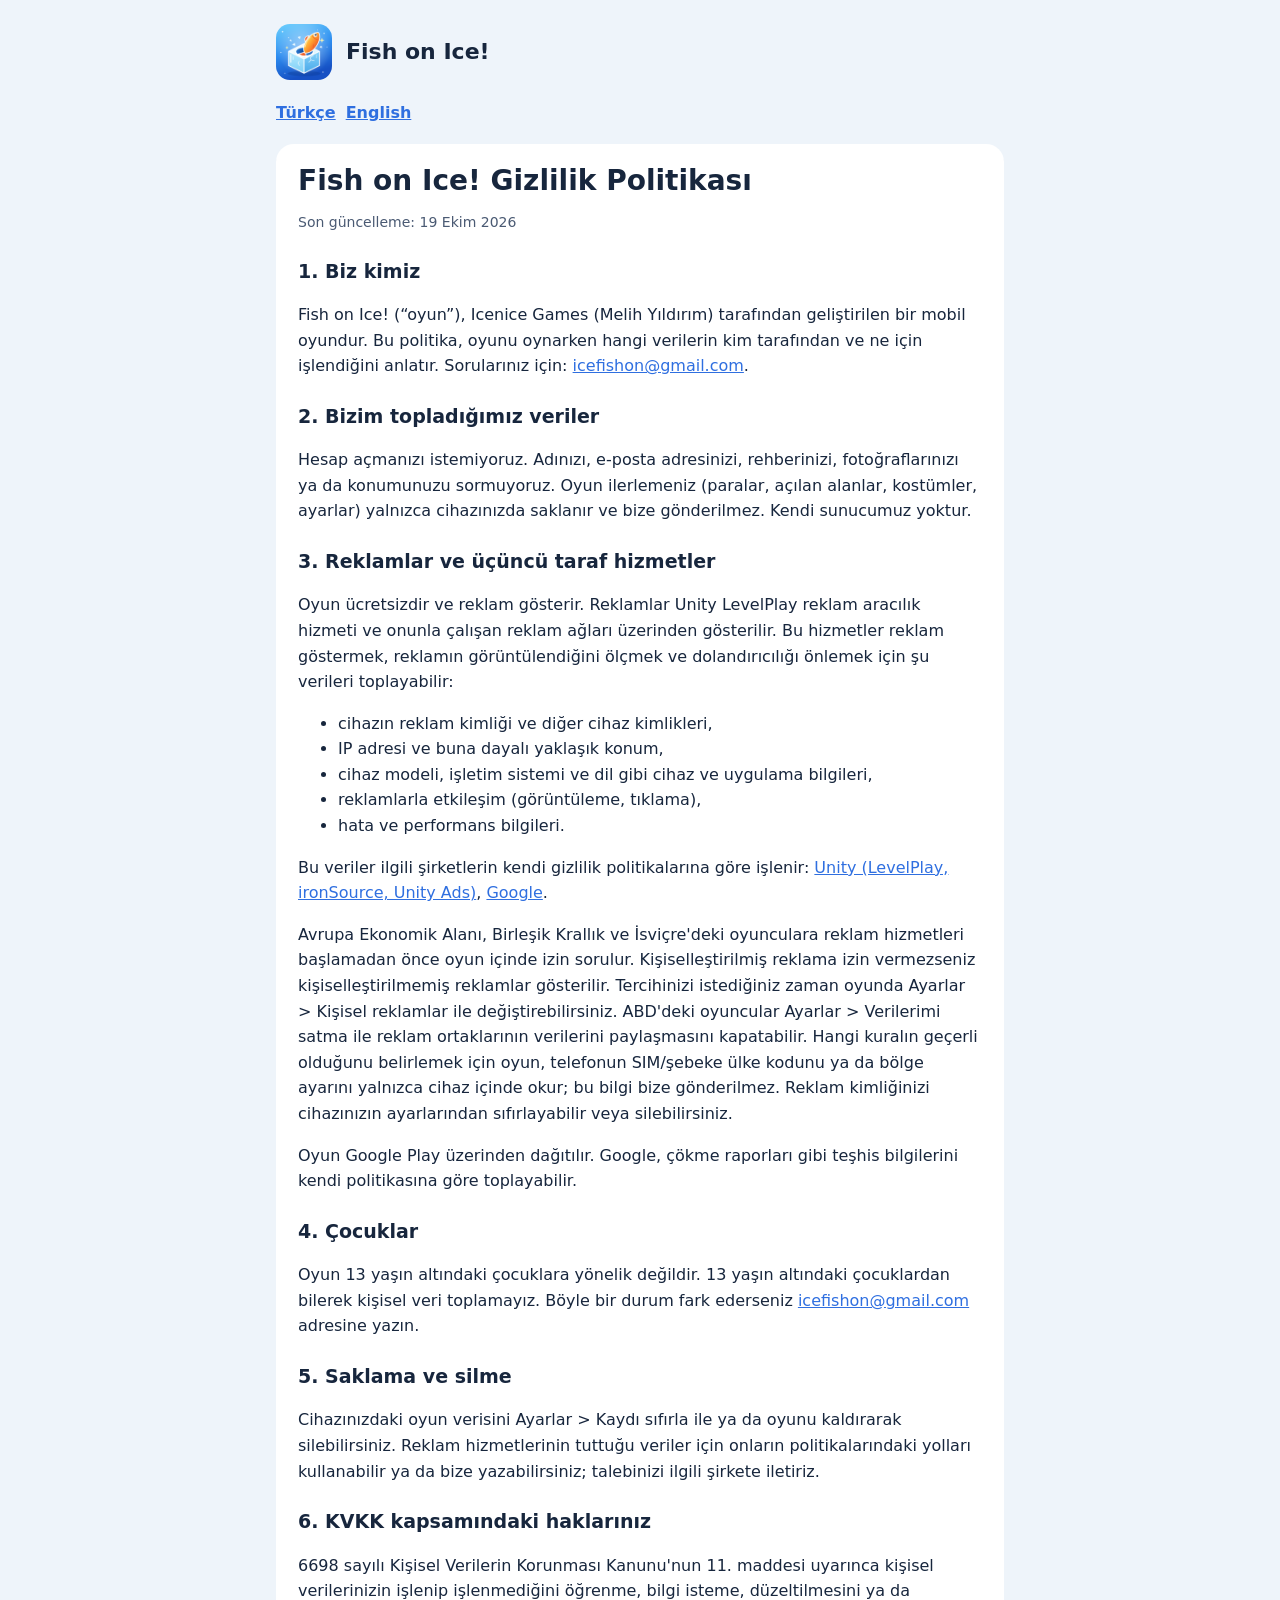
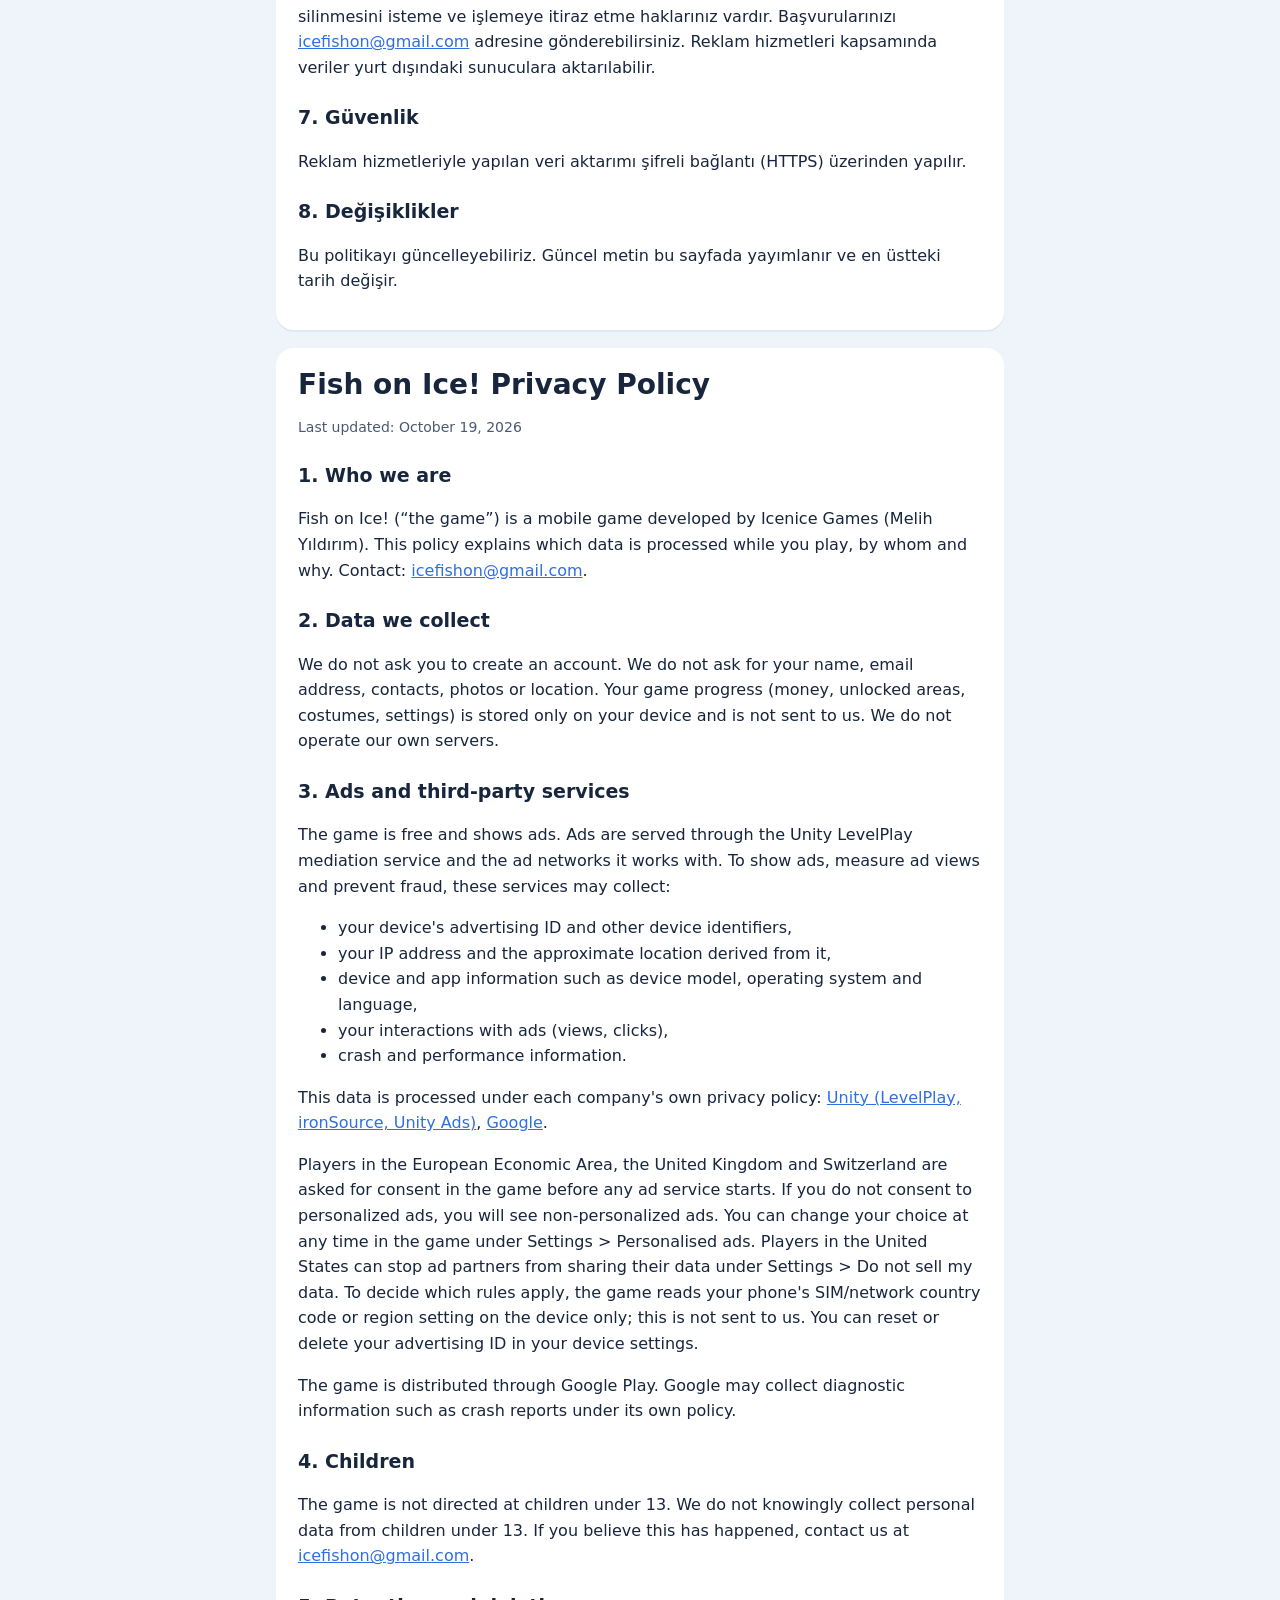
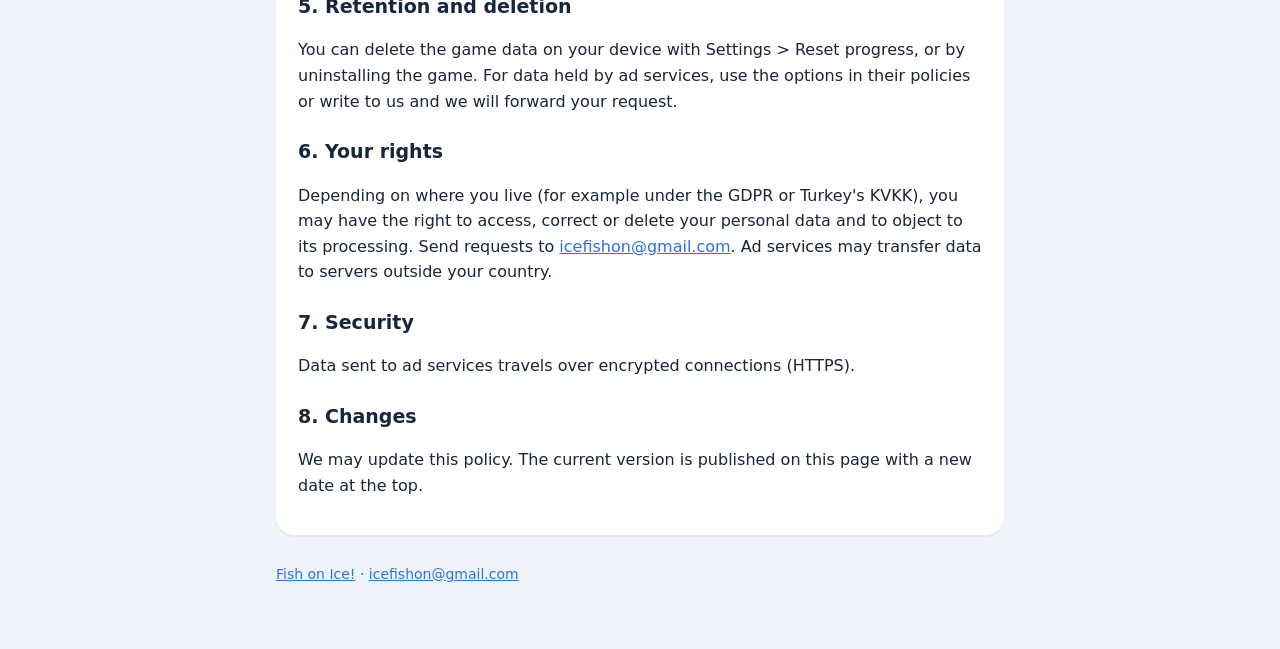
==== privacy.html @ 1d580dc5 "Add files via upload" ====
<!doctype html>
<html lang="tr"><head><meta charset="utf-8"><meta name="viewport" content="width=device-width,initial-scale=1">
<title>Gizlilik Politikası · Fish on Ice!</title><link rel="icon" href="icon192.png"><link rel="stylesheet" href="style.css"></head>
<body><div class="wrap">
<header><img src="icon.png" alt=""><a href="./">Fish on Ice!</a></header>
<nav class="lang"><a href="#tr">Türkçe</a><a href="#en">English</a></nav>

<div class="card" id="tr">
<h1>Fish on Ice! Gizlilik Politikası</h1>
<p class="muted">Son güncelleme: 19 Ekim 2026</p>
<h2>1. Biz kimiz</h2>
<p>Fish on Ice! (“oyun”), Icenice Games (Melih Yıldırım) tarafından geliştirilen bir mobil oyundur. Bu politika, oyunu oynarken hangi verilerin kim tarafından ve ne için işlendiğini anlatır. Sorularınız için: <a href="mailto:icefishon@gmail.com">icefishon@gmail.com</a>.</p>
<h2>2. Bizim topladığımız veriler</h2>
<p>Hesap açmanızı istemiyoruz. Adınızı, e-posta adresinizi, rehberinizi, fotoğraflarınızı ya da konumunuzu sormuyoruz. Oyun ilerlemeniz (paralar, açılan alanlar, kostümler, ayarlar) yalnızca cihazınızda saklanır ve bize gönderilmez. Kendi sunucumuz yoktur.</p>
<h2>3. Reklamlar ve üçüncü taraf hizmetler</h2>
<p>Oyun ücretsizdir ve reklam gösterir. Reklamlar Unity LevelPlay reklam aracılık hizmeti ve onunla çalışan reklam ağları üzerinden gösterilir. Bu hizmetler reklam göstermek, reklamın görüntülendiğini ölçmek ve dolandırıcılığı önlemek için şu verileri toplayabilir:</p>
<ul><li>cihazın reklam kimliği ve diğer cihaz kimlikleri,</li><li>IP adresi ve buna dayalı yaklaşık konum,</li><li>cihaz modeli, işletim sistemi ve dil gibi cihaz ve uygulama bilgileri,</li><li>reklamlarla etkileşim (görüntüleme, tıklama),</li><li>hata ve performans bilgileri.</li></ul>
<p>Bu veriler ilgili şirketlerin kendi gizlilik politikalarına göre işlenir: <a href="https://unity.com/legal/game-player-and-app-user-privacy-policy">Unity (LevelPlay, ironSource, Unity Ads)</a>, <a href="https://policies.google.com/privacy">Google</a>.</p>
<p>Avrupa Ekonomik Alanı, Birleşik Krallık ve İsviçre'deki oyunculara reklam hizmetleri başlamadan önce oyun içinde izin sorulur. Kişiselleştirilmiş reklama izin vermezseniz kişiselleştirilmemiş reklamlar gösterilir. Tercihinizi istediğiniz zaman oyunda Ayarlar &gt; Kişisel reklamlar ile değiştirebilirsiniz. ABD'deki oyuncular Ayarlar &gt; Verilerimi satma ile reklam ortaklarının verilerini paylaşmasını kapatabilir. Hangi kuralın geçerli olduğunu belirlemek için oyun, telefonun SIM/şebeke ülke kodunu ya da bölge ayarını yalnızca cihaz içinde okur; bu bilgi bize gönderilmez. Reklam kimliğinizi cihazınızın ayarlarından sıfırlayabilir veya silebilirsiniz.</p>
<p>Oyun Google Play üzerinden dağıtılır. Google, çökme raporları gibi teşhis bilgilerini kendi politikasına göre toplayabilir.</p>
<h2>4. Çocuklar</h2>
<p>Oyun 13 yaşın altındaki çocuklara yönelik değildir. 13 yaşın altındaki çocuklardan bilerek kişisel veri toplamayız. Böyle bir durum fark ederseniz <a href="mailto:icefishon@gmail.com">icefishon@gmail.com</a> adresine yazın.</p>
<h2>5. Saklama ve silme</h2>
<p>Cihazınızdaki oyun verisini Ayarlar &gt; Kaydı sıfırla ile ya da oyunu kaldırarak silebilirsiniz. Reklam hizmetlerinin tuttuğu veriler için onların politikalarındaki yolları kullanabilir ya da bize yazabilirsiniz; talebinizi ilgili şirkete iletiriz.</p>
<h2>6. KVKK kapsamındaki haklarınız</h2>
<p>6698 sayılı Kişisel Verilerin Korunması Kanunu'nun 11. maddesi uyarınca kişisel verilerinizin işlenip işlenmediğini öğrenme, bilgi isteme, düzeltilmesini ya da silinmesini isteme ve işlemeye itiraz etme haklarınız vardır. Başvurularınızı <a href="mailto:icefishon@gmail.com">icefishon@gmail.com</a> adresine gönderebilirsiniz. Reklam hizmetleri kapsamında veriler yurt dışındaki sunuculara aktarılabilir.</p>
<h2>7. Güvenlik</h2>
<p>Reklam hizmetleriyle yapılan veri aktarımı şifreli bağlantı (HTTPS) üzerinden yapılır.</p>
<h2>8. Değişiklikler</h2>
<p>Bu politikayı güncelleyebiliriz. Güncel metin bu sayfada yayımlanır ve en üstteki tarih değişir.</p>
</div>

<div class="card" id="en" lang="en">
<h1>Fish on Ice! Privacy Policy</h1>
<p class="muted">Last updated: October 19, 2026</p>
<h2>1. Who we are</h2>
<p>Fish on Ice! (“the game”) is a mobile game developed by Icenice Games (Melih Yıldırım). This policy explains which data is processed while you play, by whom and why. Contact: <a href="mailto:icefishon@gmail.com">icefishon@gmail.com</a>.</p>
<h2>2. Data we collect</h2>
<p>We do not ask you to create an account. We do not ask for your name, email address, contacts, photos or location. Your game progress (money, unlocked areas, costumes, settings) is stored only on your device and is not sent to us. We do not operate our own servers.</p>
<h2>3. Ads and third-party services</h2>
<p>The game is free and shows ads. Ads are served through the Unity LevelPlay mediation service and the ad networks it works with. To show ads, measure ad views and prevent fraud, these services may collect:</p>
<ul><li>your device's advertising ID and other device identifiers,</li><li>your IP address and the approximate location derived from it,</li><li>device and app information such as device model, operating system and language,</li><li>your interactions with ads (views, clicks),</li><li>crash and performance information.</li></ul>
<p>This data is processed under each company's own privacy policy: <a href="https://unity.com/legal/game-player-and-app-user-privacy-policy">Unity (LevelPlay, ironSource, Unity Ads)</a>, <a href="https://policies.google.com/privacy">Google</a>.</p>
<p>Players in the European Economic Area, the United Kingdom and Switzerland are asked for consent in the game before any ad service starts. If you do not consent to personalized ads, you will see non-personalized ads. You can change your choice at any time in the game under Settings &gt; Personalised ads. Players in the United States can stop ad partners from sharing their data under Settings &gt; Do not sell my data. To decide which rules apply, the game reads your phone's SIM/network country code or region setting on the device only; this is not sent to us. You can reset or delete your advertising ID in your device settings.</p>
<p>The game is distributed through Google Play. Google may collect diagnostic information such as crash reports under its own policy.</p>
<h2>4. Children</h2>
<p>The game is not directed at children under 13. We do not knowingly collect personal data from children under 13. If you believe this has happened, contact us at <a href="mailto:icefishon@gmail.com">icefishon@gmail.com</a>.</p>
<h2>5. Retention and deletion</h2>
<p>You can delete the game data on your device with Settings &gt; Reset progress, or by uninstalling the game. For data held by ad services, use the options in their policies or write to us and we will forward your request.</p>
<h2>6. Your rights</h2>
<p>Depending on where you live (for example under the GDPR or Turkey's KVKK), you may have the right to access, correct or delete your personal data and to object to its processing. Send requests to <a href="mailto:icefishon@gmail.com">icefishon@gmail.com</a>. Ad services may transfer data to servers outside your country.</p>
<h2>7. Security</h2>
<p>Data sent to ad services travels over encrypted connections (HTTPS).</p>
<h2>8. Changes</h2>
<p>We may update this policy. The current version is published on this page with a new date at the top.</p>
</div>
<footer><a href="./">Fish on Ice!</a> · <a href="mailto:icefishon@gmail.com">icefishon@gmail.com</a></footer>
</div></body></html>
---- style.css ----
:root{--ink:#17263d;--muted:#4a5a73;--blue:#2f6fe0;--bg:#eef4fa;--card:#fff}
*{box-sizing:border-box}
body{margin:0;font-family:system-ui,-apple-system,"Segoe UI",Roboto,sans-serif;color:var(--ink);background:var(--bg);line-height:1.6}
.wrap{max-width:760px;margin:0 auto;padding:24px 16px 64px}
header{display:flex;align-items:center;gap:14px;margin-bottom:20px}
header img{width:56px;height:56px;border-radius:14px}
header a{color:inherit;text-decoration:none;font-weight:800;font-size:22px}
.hero{width:100%;border-radius:18px;display:block}
.card{background:var(--card);border-radius:18px;padding:20px 22px;margin-top:18px;box-shadow:0 2px 0 rgba(23,38,61,.06)}
h1{font-size:28px;line-height:1.2;margin:0 0 6px}h2{font-size:19px;margin:22px 0 4px}
p,li{color:var(--ink)}.muted{color:var(--muted);font-size:14px}
a{color:var(--blue)}nav.lang{display:flex;gap:10px;margin:8px 0}nav.lang a{font-weight:700}
footer{margin-top:28px;color:var(--muted);font-size:14px}
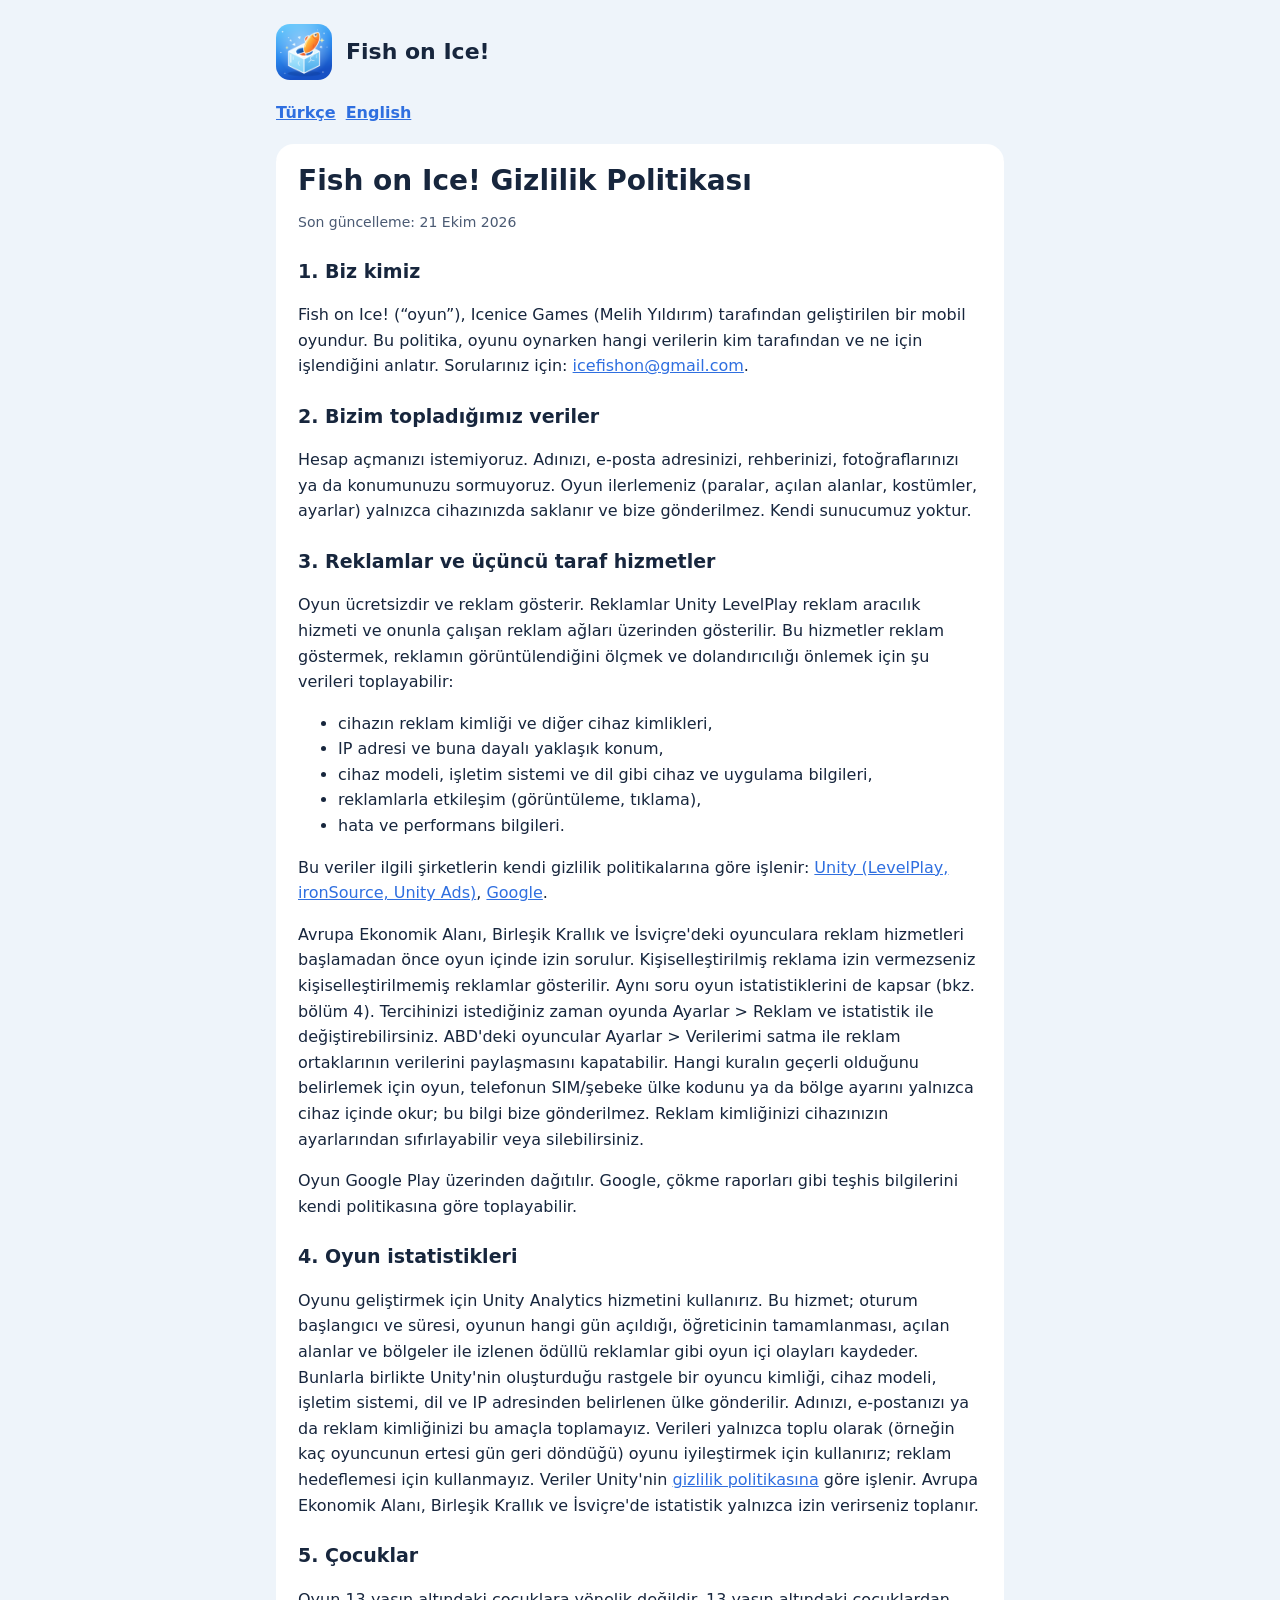
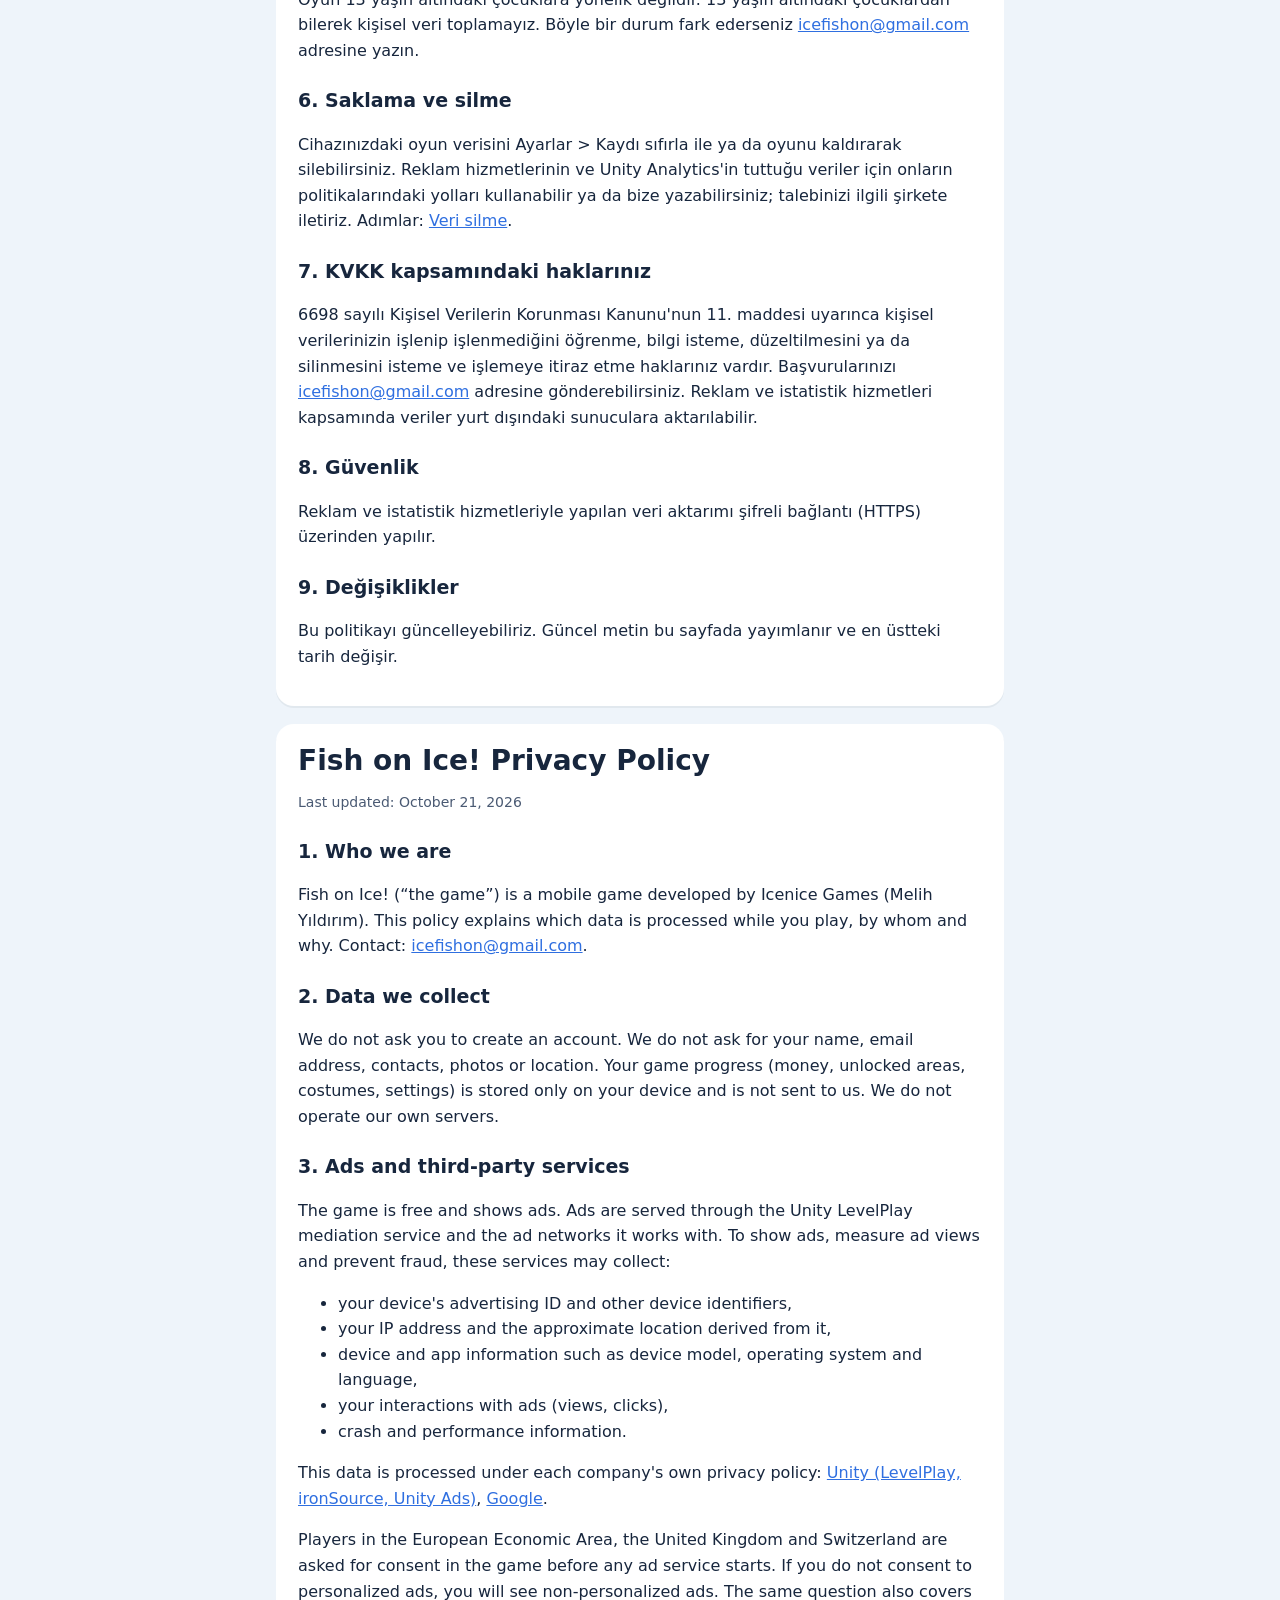
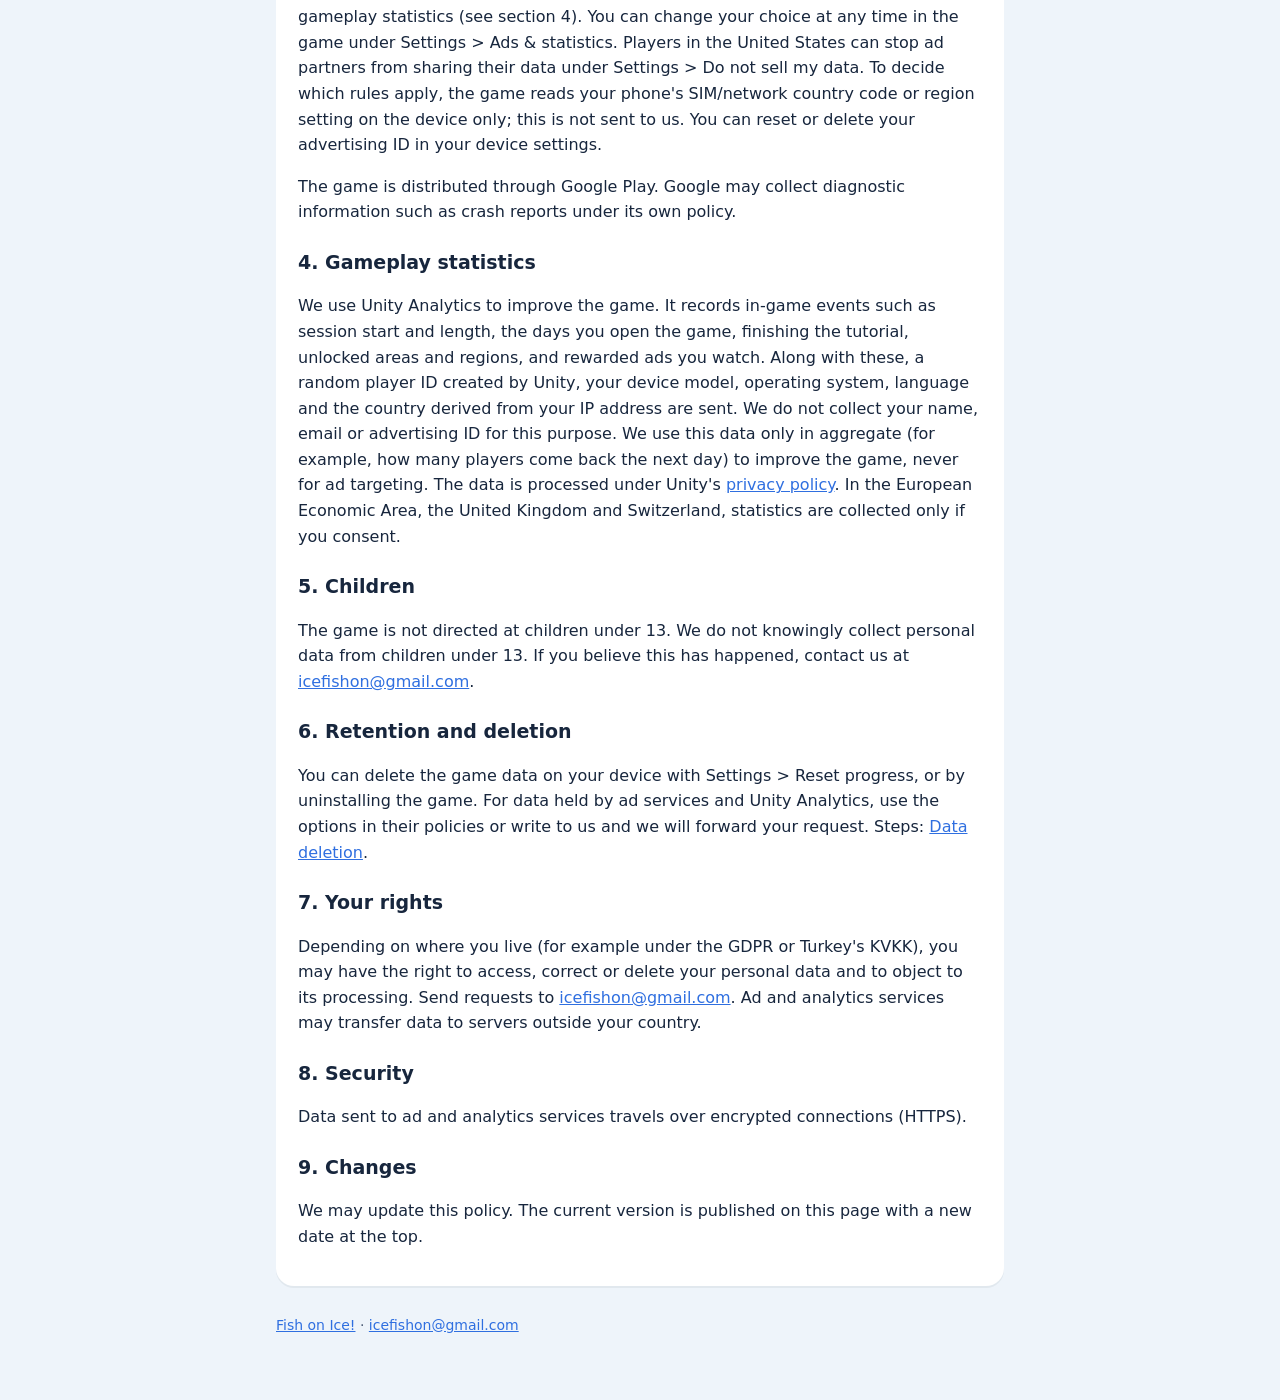
==== commit e720b3b5: "Privacy and data deletion: add Unity Analytics (0.8.3)" ====
--- a/privacy.html
+++ b/privacy.html
@@ -7,7 +7,7 @@
 
 <div class="card" id="tr">
 <h1>Fish on Ice! Gizlilik Politikası</h1>
-<p class="muted">Son güncelleme: 19 Ekim 2026</p>
+<p class="muted">Son güncelleme: 21 Ekim 2026</p>
 <h2>1. Biz kimiz</h2>
 <p>Fish on Ice! (“oyun”), Icenice Games (Melih Yıldırım) tarafından geliştirilen bir mobil oyundur. Bu politika, oyunu oynarken hangi verilerin kim tarafından ve ne için işlendiğini anlatır. Sorularınız için: <a href="mailto:icefishon@gmail.com">icefishon@gmail.com</a>.</p>
 <h2>2. Bizim topladığımız veriler</h2>
@@ -16,23 +16,25 @@
 <p>Oyun ücretsizdir ve reklam gösterir. Reklamlar Unity LevelPlay reklam aracılık hizmeti ve onunla çalışan reklam ağları üzerinden gösterilir. Bu hizmetler reklam göstermek, reklamın görüntülendiğini ölçmek ve dolandırıcılığı önlemek için şu verileri toplayabilir:</p>
 <ul><li>cihazın reklam kimliği ve diğer cihaz kimlikleri,</li><li>IP adresi ve buna dayalı yaklaşık konum,</li><li>cihaz modeli, işletim sistemi ve dil gibi cihaz ve uygulama bilgileri,</li><li>reklamlarla etkileşim (görüntüleme, tıklama),</li><li>hata ve performans bilgileri.</li></ul>
 <p>Bu veriler ilgili şirketlerin kendi gizlilik politikalarına göre işlenir: <a href="https://unity.com/legal/game-player-and-app-user-privacy-policy">Unity (LevelPlay, ironSource, Unity Ads)</a>, <a href="https://policies.google.com/privacy">Google</a>.</p>
-<p>Avrupa Ekonomik Alanı, Birleşik Krallık ve İsviçre'deki oyunculara reklam hizmetleri başlamadan önce oyun içinde izin sorulur. Kişiselleştirilmiş reklama izin vermezseniz kişiselleştirilmemiş reklamlar gösterilir. Tercihinizi istediğiniz zaman oyunda Ayarlar &gt; Kişisel reklamlar ile değiştirebilirsiniz. ABD'deki oyuncular Ayarlar &gt; Verilerimi satma ile reklam ortaklarının verilerini paylaşmasını kapatabilir. Hangi kuralın geçerli olduğunu belirlemek için oyun, telefonun SIM/şebeke ülke kodunu ya da bölge ayarını yalnızca cihaz içinde okur; bu bilgi bize gönderilmez. Reklam kimliğinizi cihazınızın ayarlarından sıfırlayabilir veya silebilirsiniz.</p>
+<p>Avrupa Ekonomik Alanı, Birleşik Krallık ve İsviçre'deki oyunculara reklam hizmetleri başlamadan önce oyun içinde izin sorulur. Kişiselleştirilmiş reklama izin vermezseniz kişiselleştirilmemiş reklamlar gösterilir. Aynı soru oyun istatistiklerini de kapsar (bkz. bölüm 4). Tercihinizi istediğiniz zaman oyunda Ayarlar &gt; Reklam ve istatistik ile değiştirebilirsiniz. ABD'deki oyuncular Ayarlar &gt; Verilerimi satma ile reklam ortaklarının verilerini paylaşmasını kapatabilir. Hangi kuralın geçerli olduğunu belirlemek için oyun, telefonun SIM/şebeke ülke kodunu ya da bölge ayarını yalnızca cihaz içinde okur; bu bilgi bize gönderilmez. Reklam kimliğinizi cihazınızın ayarlarından sıfırlayabilir veya silebilirsiniz.</p>
 <p>Oyun Google Play üzerinden dağıtılır. Google, çökme raporları gibi teşhis bilgilerini kendi politikasına göre toplayabilir.</p>
-<h2>4. Çocuklar</h2>
+<h2>4. Oyun istatistikleri</h2>
+<p>Oyunu geliştirmek için Unity Analytics hizmetini kullanırız. Bu hizmet; oturum başlangıcı ve süresi, oyunun hangi gün açıldığı, öğreticinin tamamlanması, açılan alanlar ve bölgeler ile izlenen ödüllü reklamlar gibi oyun içi olayları kaydeder. Bunlarla birlikte Unity'nin oluşturduğu rastgele bir oyuncu kimliği, cihaz modeli, işletim sistemi, dil ve IP adresinden belirlenen ülke gönderilir. Adınızı, e-postanızı ya da reklam kimliğinizi bu amaçla toplamayız. Verileri yalnızca toplu olarak (örneğin kaç oyuncunun ertesi gün geri döndüğü) oyunu iyileştirmek için kullanırız; reklam hedeflemesi için kullanmayız. Veriler Unity'nin <a href="https://unity.com/legal/game-player-and-app-user-privacy-policy">gizlilik politikasına</a> göre işlenir. Avrupa Ekonomik Alanı, Birleşik Krallık ve İsviçre'de istatistik yalnızca izin verirseniz toplanır.</p>
+<h2>5. Çocuklar</h2>
 <p>Oyun 13 yaşın altındaki çocuklara yönelik değildir. 13 yaşın altındaki çocuklardan bilerek kişisel veri toplamayız. Böyle bir durum fark ederseniz <a href="mailto:icefishon@gmail.com">icefishon@gmail.com</a> adresine yazın.</p>
-<h2>5. Saklama ve silme</h2>
-<p>Cihazınızdaki oyun verisini Ayarlar &gt; Kaydı sıfırla ile ya da oyunu kaldırarak silebilirsiniz. Reklam hizmetlerinin tuttuğu veriler için onların politikalarındaki yolları kullanabilir ya da bize yazabilirsiniz; talebinizi ilgili şirkete iletiriz.</p>
-<h2>6. KVKK kapsamındaki haklarınız</h2>
-<p>6698 sayılı Kişisel Verilerin Korunması Kanunu'nun 11. maddesi uyarınca kişisel verilerinizin işlenip işlenmediğini öğrenme, bilgi isteme, düzeltilmesini ya da silinmesini isteme ve işlemeye itiraz etme haklarınız vardır. Başvurularınızı <a href="mailto:icefishon@gmail.com">icefishon@gmail.com</a> adresine gönderebilirsiniz. Reklam hizmetleri kapsamında veriler yurt dışındaki sunuculara aktarılabilir.</p>
-<h2>7. Güvenlik</h2>
-<p>Reklam hizmetleriyle yapılan veri aktarımı şifreli bağlantı (HTTPS) üzerinden yapılır.</p>
-<h2>8. Değişiklikler</h2>
+<h2>6. Saklama ve silme</h2>
+<p>Cihazınızdaki oyun verisini Ayarlar &gt; Kaydı sıfırla ile ya da oyunu kaldırarak silebilirsiniz. Reklam hizmetlerinin ve Unity Analytics'in tuttuğu veriler için onların politikalarındaki yolları kullanabilir ya da bize yazabilirsiniz; talebinizi ilgili şirkete iletiriz. Adımlar: <a href="delete-data.html">Veri silme</a>.</p>
+<h2>7. KVKK kapsamındaki haklarınız</h2>
+<p>6698 sayılı Kişisel Verilerin Korunması Kanunu'nun 11. maddesi uyarınca kişisel verilerinizin işlenip işlenmediğini öğrenme, bilgi isteme, düzeltilmesini ya da silinmesini isteme ve işlemeye itiraz etme haklarınız vardır. Başvurularınızı <a href="mailto:icefishon@gmail.com">icefishon@gmail.com</a> adresine gönderebilirsiniz. Reklam ve istatistik hizmetleri kapsamında veriler yurt dışındaki sunuculara aktarılabilir.</p>
+<h2>8. Güvenlik</h2>
+<p>Reklam ve istatistik hizmetleriyle yapılan veri aktarımı şifreli bağlantı (HTTPS) üzerinden yapılır.</p>
+<h2>9. Değişiklikler</h2>
 <p>Bu politikayı güncelleyebiliriz. Güncel metin bu sayfada yayımlanır ve en üstteki tarih değişir.</p>
 </div>
 
 <div class="card" id="en" lang="en">
 <h1>Fish on Ice! Privacy Policy</h1>
-<p class="muted">Last updated: October 19, 2026</p>
+<p class="muted">Last updated: October 21, 2026</p>
 <h2>1. Who we are</h2>
 <p>Fish on Ice! (“the game”) is a mobile game developed by Icenice Games (Melih Yıldırım). This policy explains which data is processed while you play, by whom and why. Contact: <a href="mailto:icefishon@gmail.com">icefishon@gmail.com</a>.</p>
 <h2>2. Data we collect</h2>
@@ -41,17 +43,19 @@
 <p>The game is free and shows ads. Ads are served through the Unity LevelPlay mediation service and the ad networks it works with. To show ads, measure ad views and prevent fraud, these services may collect:</p>
 <ul><li>your device's advertising ID and other device identifiers,</li><li>your IP address and the approximate location derived from it,</li><li>device and app information such as device model, operating system and language,</li><li>your interactions with ads (views, clicks),</li><li>crash and performance information.</li></ul>
 <p>This data is processed under each company's own privacy policy: <a href="https://unity.com/legal/game-player-and-app-user-privacy-policy">Unity (LevelPlay, ironSource, Unity Ads)</a>, <a href="https://policies.google.com/privacy">Google</a>.</p>
-<p>Players in the European Economic Area, the United Kingdom and Switzerland are asked for consent in the game before any ad service starts. If you do not consent to personalized ads, you will see non-personalized ads. You can change your choice at any time in the game under Settings &gt; Personalised ads. Players in the United States can stop ad partners from sharing their data under Settings &gt; Do not sell my data. To decide which rules apply, the game reads your phone's SIM/network country code or region setting on the device only; this is not sent to us. You can reset or delete your advertising ID in your device settings.</p>
+<p>Players in the European Economic Area, the United Kingdom and Switzerland are asked for consent in the game before any ad service starts. If you do not consent to personalized ads, you will see non-personalized ads. The same question also covers gameplay statistics (see section 4). You can change your choice at any time in the game under Settings &gt; Ads &amp; statistics. Players in the United States can stop ad partners from sharing their data under Settings &gt; Do not sell my data. To decide which rules apply, the game reads your phone's SIM/network country code or region setting on the device only; this is not sent to us. You can reset or delete your advertising ID in your device settings.</p>
 <p>The game is distributed through Google Play. Google may collect diagnostic information such as crash reports under its own policy.</p>
-<h2>4. Children</h2>
+<h2>4. Gameplay statistics</h2>
+<p>We use Unity Analytics to improve the game. It records in-game events such as session start and length, the days you open the game, finishing the tutorial, unlocked areas and regions, and rewarded ads you watch. Along with these, a random player ID created by Unity, your device model, operating system, language and the country derived from your IP address are sent. We do not collect your name, email or advertising ID for this purpose. We use this data only in aggregate (for example, how many players come back the next day) to improve the game, never for ad targeting. The data is processed under Unity's <a href="https://unity.com/legal/game-player-and-app-user-privacy-policy">privacy policy</a>. In the European Economic Area, the United Kingdom and Switzerland, statistics are collected only if you consent.</p>
+<h2>5. Children</h2>
 <p>The game is not directed at children under 13. We do not knowingly collect personal data from children under 13. If you believe this has happened, contact us at <a href="mailto:icefishon@gmail.com">icefishon@gmail.com</a>.</p>
-<h2>5. Retention and deletion</h2>
-<p>You can delete the game data on your device with Settings &gt; Reset progress, or by uninstalling the game. For data held by ad services, use the options in their policies or write to us and we will forward your request.</p>
-<h2>6. Your rights</h2>
-<p>Depending on where you live (for example under the GDPR or Turkey's KVKK), you may have the right to access, correct or delete your personal data and to object to its processing. Send requests to <a href="mailto:icefishon@gmail.com">icefishon@gmail.com</a>. Ad services may transfer data to servers outside your country.</p>
-<h2>7. Security</h2>
-<p>Data sent to ad services travels over encrypted connections (HTTPS).</p>
-<h2>8. Changes</h2>
+<h2>6. Retention and deletion</h2>
+<p>You can delete the game data on your device with Settings &gt; Reset progress, or by uninstalling the game. For data held by ad services and Unity Analytics, use the options in their policies or write to us and we will forward your request. Steps: <a href="delete-data.html">Data deletion</a>.</p>
+<h2>7. Your rights</h2>
+<p>Depending on where you live (for example under the GDPR or Turkey's KVKK), you may have the right to access, correct or delete your personal data and to object to its processing. Send requests to <a href="mailto:icefishon@gmail.com">icefishon@gmail.com</a>. Ad and analytics services may transfer data to servers outside your country.</p>
+<h2>8. Security</h2>
+<p>Data sent to ad and analytics services travels over encrypted connections (HTTPS).</p>
+<h2>9. Changes</h2>
 <p>We may update this policy. The current version is published on this page with a new date at the top.</p>
 </div>
 <footer><a href="./">Fish on Ice!</a> · <a href="mailto:icefishon@gmail.com">icefishon@gmail.com</a></footer>
